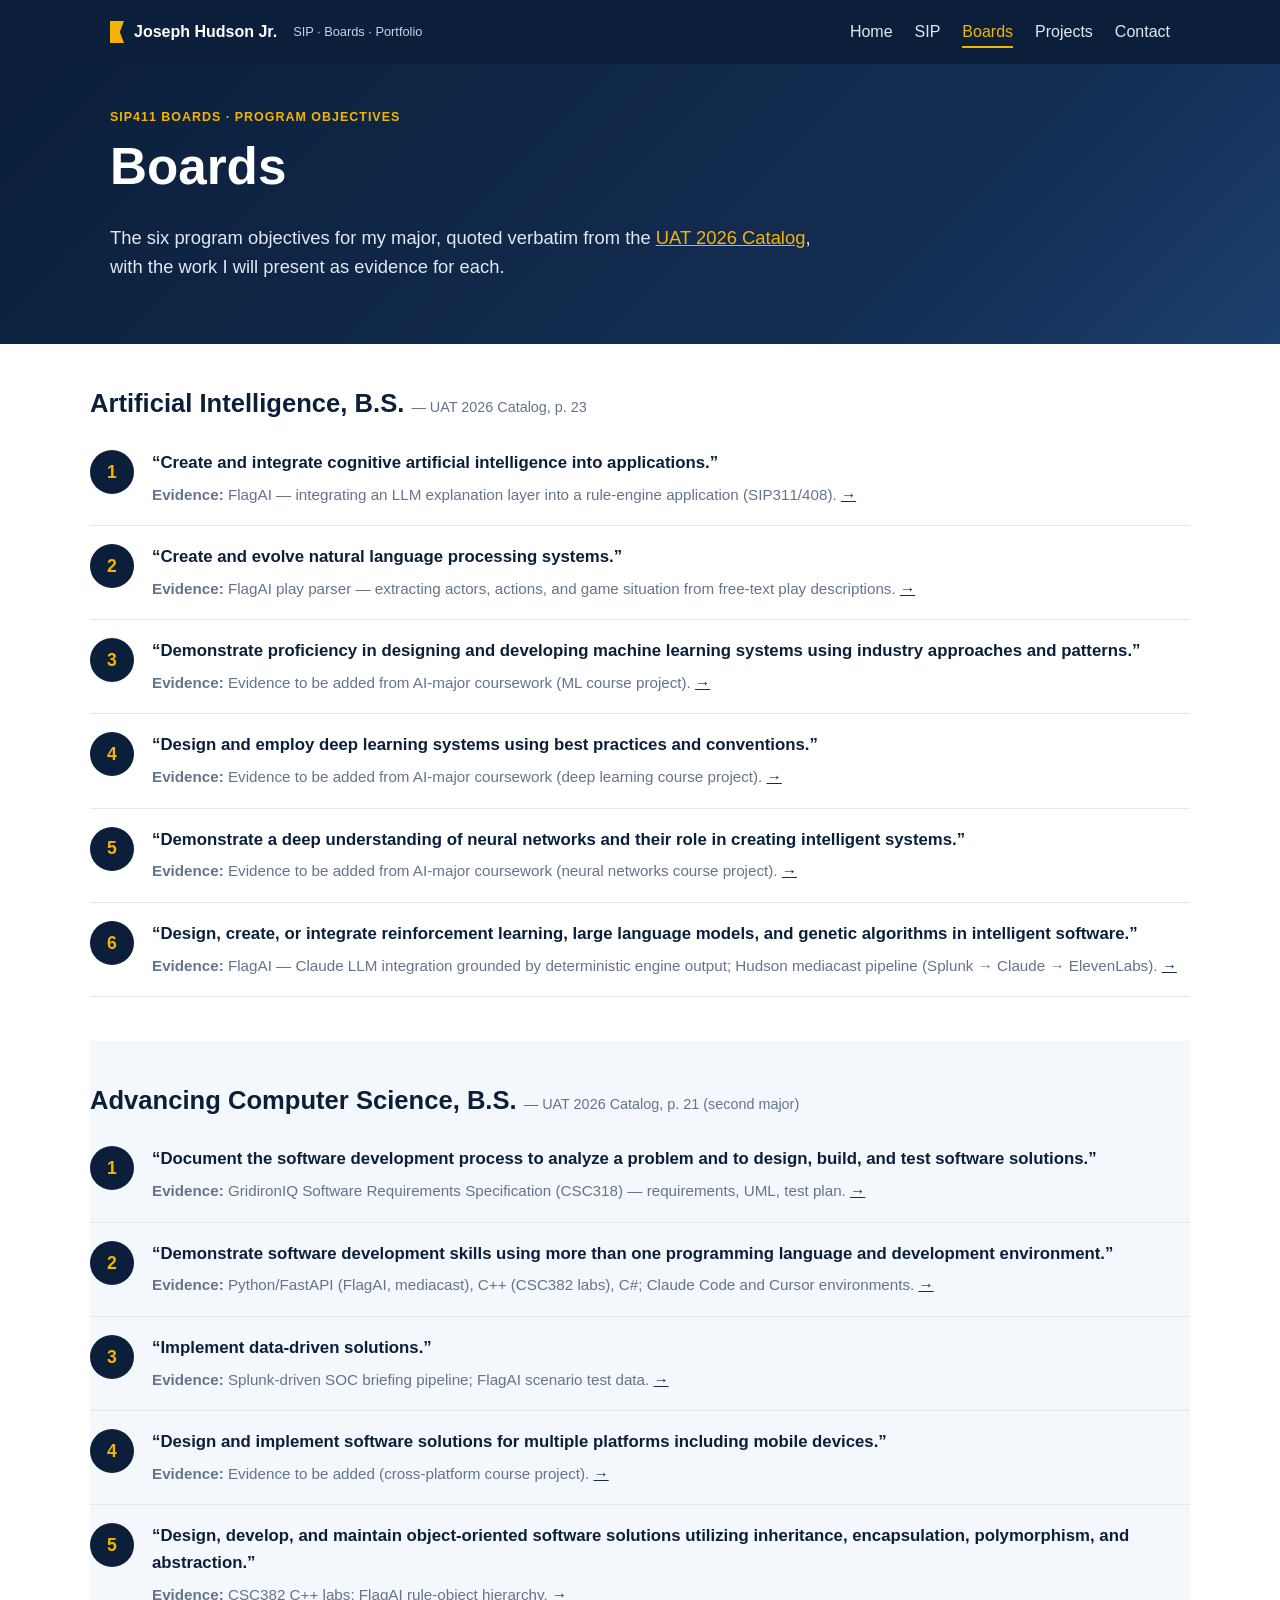
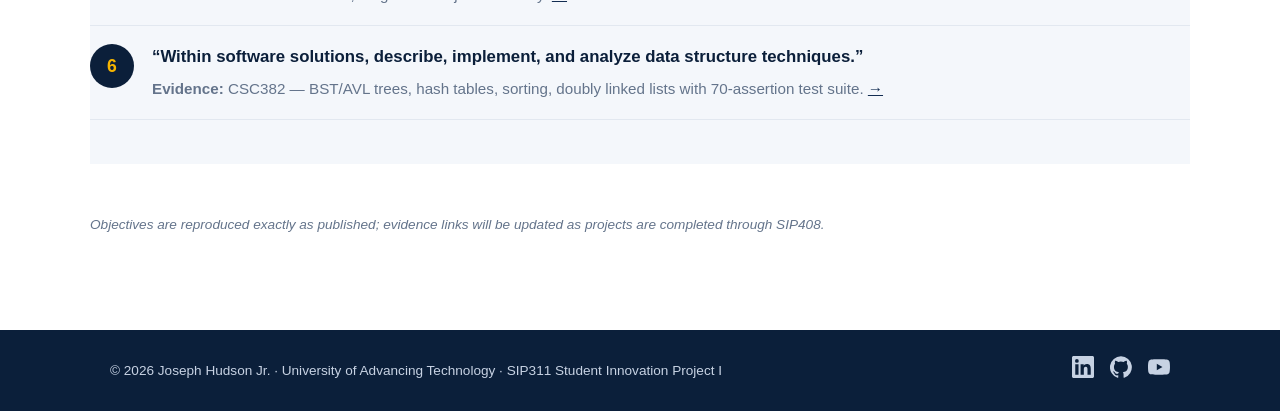
==== boards.html @ d516e61c "Add files via upload" ====
<!DOCTYPE html>
<html lang="en">
<head>
<meta charset="utf-8">
<meta name="viewport" content="width=device-width, initial-scale=1">
<title>Boards · Joseph Hudson Jr.</title>
<meta name="description" content="Six UAT program objectives for the Artificial Intelligence and Advancing Computer Science majors, with evidence for SIP411 Boards.">
<link rel="stylesheet" href="style.css">
<link rel="icon" href="data:image/svg+xml,%3Csvg xmlns='http://www.w3.org/2000/svg' viewBox='0 0 32 32'%3E%3Crect width='32' height='32' rx='6' fill='%23F5B400'/%3E%3Cpath d='M9 6h4v20H9zM13 6h10l-3 5 3 5H13z' fill='%230B1F3A'/%3E%3C/svg%3E">
</head>
<body>
<header class="site-header">
  <div class="wrap">
    <a href="index.html" class="brand"><span class="flag"></span>Joseph Hudson Jr.<span class="brand-sub">SIP · Boards · Portfolio</span></a>
    <button class="menu-btn" aria-label="Menu" onclick="document.body.classList.toggle('nav-open')">☰</button>
    <nav class="nav"><a href="index.html" class="">Home</a><a href="sip.html" class="">SIP</a><a href="boards.html" class="active">Boards</a><a href="projects.html" class="">Projects</a><a href="contact.html" class="">Contact</a></nav>
  </div>
</header>
<main>

<section class="hero compact"><div class="wrap">
  <p class="eyebrow">SIP411 Boards · Program objectives</p>
  <h1>Boards</h1>
  <p class="lead">The six program objectives for my major, quoted verbatim from the <a href="https://www.uat.edu/media/Catalog_2026_V5_Sept_2026.pdf" target="_blank" rel="noopener">UAT 2026 Catalog</a>, with the work I will present as evidence for each.</p>
</div></section>
<section class="wrap section">
  <h2>Artificial Intelligence, B.S. <span class="muted small">— UAT 2026 Catalog, p. 23</span></h2>
  <ol class="objectives"><li class="obj"><div class="obj-num">1</div><div><p class="obj-text">“Create and integrate cognitive artificial intelligence into applications.”</p><p class="obj-ev"><b>Evidence:</b> FlagAI — integrating an LLM explanation layer into a rule-engine application (SIP311/408). <a href="sip.html">→</a></p></div></li><li class="obj"><div class="obj-num">2</div><div><p class="obj-text">“Create and evolve natural language processing systems.”</p><p class="obj-ev"><b>Evidence:</b> FlagAI play parser — extracting actors, actions, and game situation from free-text play descriptions. <a href="sip.html#architecture">→</a></p></div></li><li class="obj"><div class="obj-num">3</div><div><p class="obj-text">“Demonstrate proficiency in designing and developing machine learning systems using industry approaches and patterns.”</p><p class="obj-ev"><b>Evidence:</b> Evidence to be added from AI-major coursework (ML course project). <a href="projects.html">→</a></p></div></li><li class="obj"><div class="obj-num">4</div><div><p class="obj-text">“Design and employ deep learning systems using best practices and conventions.”</p><p class="obj-ev"><b>Evidence:</b> Evidence to be added from AI-major coursework (deep learning course project). <a href="projects.html">→</a></p></div></li><li class="obj"><div class="obj-num">5</div><div><p class="obj-text">“Demonstrate a deep understanding of neural networks and their role in creating intelligent systems.”</p><p class="obj-ev"><b>Evidence:</b> Evidence to be added from AI-major coursework (neural networks course project). <a href="projects.html">→</a></p></div></li><li class="obj"><div class="obj-num">6</div><div><p class="obj-text">“Design, create, or integrate reinforcement learning, large language models, and genetic algorithms in intelligent software.”</p><p class="obj-ev"><b>Evidence:</b> FlagAI — Claude LLM integration grounded by deterministic engine output; Hudson mediacast pipeline (Splunk → Claude → ElevenLabs). <a href="sip.html#architecture">→</a></p></div></li></ol>
</section>
<section class="wrap section alt">
  <h2>Advancing Computer Science, B.S. <span class="muted small">— UAT 2026 Catalog, p. 21 (second major)</span></h2>
  <ol class="objectives"><li class="obj"><div class="obj-num">1</div><div><p class="obj-text">“Document the software development process to analyze a problem and to design, build, and test software solutions.”</p><p class="obj-ev"><b>Evidence:</b> GridironIQ Software Requirements Specification (CSC318) — requirements, UML, test plan. <a href="projects.html#srs">→</a></p></div></li><li class="obj"><div class="obj-num">2</div><div><p class="obj-text">“Demonstrate software development skills using more than one programming language and development environment.”</p><p class="obj-ev"><b>Evidence:</b> Python/FastAPI (FlagAI, mediacast), C++ (CSC382 labs), C#; Claude Code and Cursor environments. <a href="projects.html">→</a></p></div></li><li class="obj"><div class="obj-num">3</div><div><p class="obj-text">“Implement data-driven solutions.”</p><p class="obj-ev"><b>Evidence:</b> Splunk-driven SOC briefing pipeline; FlagAI scenario test data. <a href="projects.html#mediacast">→</a></p></div></li><li class="obj"><div class="obj-num">4</div><div><p class="obj-text">“Design and implement software solutions for multiple platforms including mobile devices.”</p><p class="obj-ev"><b>Evidence:</b> Evidence to be added (cross-platform course project). <a href="projects.html">→</a></p></div></li><li class="obj"><div class="obj-num">5</div><div><p class="obj-text">“Design, develop, and maintain object-oriented software solutions utilizing inheritance, encapsulation, polymorphism, and abstraction.”</p><p class="obj-ev"><b>Evidence:</b> CSC382 C++ labs; FlagAI rule-object hierarchy. <a href="projects.html#csc382">→</a></p></div></li><li class="obj"><div class="obj-num">6</div><div><p class="obj-text">“Within software solutions, describe, implement, and analyze data structure techniques.”</p><p class="obj-ev"><b>Evidence:</b> CSC382 — BST/AVL trees, hash tables, sorting, doubly linked lists with 70-assertion test suite. <a href="projects.html#csc382">→</a></p></div></li></ol>
</section>
<section class="wrap section">
  <p class="caption">Objectives are reproduced exactly as published; evidence links will be updated as projects are completed through SIP408.</p>
</section>

</main>
<footer class="site-footer">
  <div class="wrap">
    <div>© 2026 Joseph Hudson Jr. · University of Advancing Technology · SIP311 Student Innovation Project I</div>
    <div class="social">
      <a href="https://www.linkedin.com/in/joseph-hudson-7b067147/" aria-label="LinkedIn" title="LinkedIn"><svg viewBox="0 0 24 24"><path d="M20.45 20.45h-3.55v-5.57c0-1.33-.03-3.04-1.85-3.04-1.85 0-2.14 1.45-2.14 2.94v5.67H9.36V9h3.41v1.56h.05c.47-.9 1.63-1.85 3.36-1.85 3.6 0 4.27 2.37 4.27 5.45v6.29zM5.34 7.43a2.06 2.06 0 1 1 0-4.12 2.06 2.06 0 0 1 0 4.12zM7.12 20.45H3.56V9h3.56v11.45zM22.22 0H1.77C.79 0 0 .77 0 1.72v20.56C0 23.23.79 24 1.77 24h20.45c.98 0 1.78-.77 1.78-1.72V1.72C24 .77 23.2 0 22.22 0z"/></svg></a>
      <a href="https://github.com/TheBlackPanther616" aria-label="GitHub" title="GitHub"><svg viewBox="0 0 24 24"><path d="M12 .3a12 12 0 0 0-3.8 23.4c.6.1.8-.3.8-.6v-2c-3.3.7-4-1.6-4-1.6-.6-1.4-1.4-1.8-1.4-1.8-1.1-.7.1-.7.1-.7 1.2.1 1.8 1.2 1.8 1.2 1.1 1.8 2.8 1.3 3.5 1 .1-.8.4-1.3.8-1.6-2.7-.3-5.5-1.3-5.5-5.9 0-1.3.5-2.4 1.2-3.2-.1-.3-.5-1.5.1-3.2 0 0 1-.3 3.3 1.2a11.5 11.5 0 0 1 6 0c2.3-1.5 3.3-1.2 3.3-1.2.7 1.7.3 2.9.1 3.2.8.8 1.2 1.9 1.2 3.2 0 4.6-2.8 5.6-5.5 5.9.4.4.8 1.1.8 2.2v3.3c0 .3.2.7.8.6A12 12 0 0 0 12 .3"/></svg></a>
      <a href="https://www.youtube.com/@josephhudson1125" aria-label="YouTube" title="YouTube"><svg viewBox="0 0 24 24"><path d="M23.5 6.2a3 3 0 0 0-2.1-2.1C19.5 3.6 12 3.6 12 3.6s-7.5 0-9.4.5A3 3 0 0 0 .5 6.2C0 8.1 0 12 0 12s0 3.9.5 5.8a3 3 0 0 0 2.1 2.1c1.9.5 9.4.5 9.4.5s7.5 0 9.4-.5a3 3 0 0 0 2.1-2.1c.5-1.9.5-5.8.5-5.8s0-3.9-.5-5.8zM9.6 15.6V8.4l6.2 3.6-6.2 3.6z"/></svg></a>
    </div>
  </div>
</footer>
</body>
</html>
---- style.css ----
:root{--navy:#0B1F3A;--navy2:#132D52;--gold:#F5B400;--ink:#1E293B;--muted:#64748B;--bg:#FFFFFF;--bg2:#F4F7FB;--line:#E2E8F0;--r:12px}
*{box-sizing:border-box}html{scroll-behavior:smooth}
body{margin:0;font-family:Inter,"Segoe UI",Roboto,Arial,sans-serif;color:var(--ink);background:var(--bg);line-height:1.6}
a{color:var(--navy2)}h1,h2,h3,h4{color:var(--navy);line-height:1.2;margin:0 0 .5em}
h1{font-size:clamp(2rem,5vw,3.2rem)}h2{font-size:1.6rem;margin-top:0}h3{font-size:1.15rem}
.wrap{max-width:1100px;margin:0 auto;padding:0 20px}
.site-header{background:var(--navy);color:#fff;position:sticky;top:0;z-index:10}
.site-header .wrap{display:flex;align-items:center;justify-content:space-between;height:64px}
.brand{color:#fff;text-decoration:none;font-weight:700;display:flex;align-items:center;gap:10px}
.brand-sub{font-weight:400;color:#C7D2E3;font-size:.8rem;margin-left:6px}
.flag{width:14px;height:22px;background:var(--gold);clip-path:polygon(0 0,100% 0,70% 50%,100% 100%,0 100%);display:inline-block}
.nav a{color:#E2E8F0;text-decoration:none;margin-left:22px;font-weight:500;padding:6px 0;border-bottom:2px solid transparent}
.nav a.active,.nav a:hover{color:var(--gold);border-color:var(--gold)}
.menu-btn{display:none;background:none;border:0;color:#fff;font-size:1.6rem}
.hero{background:linear-gradient(135deg,var(--navy) 0%,var(--navy2) 70%,#1B3F6E 100%);color:#fff;padding:64px 0}
.hero.compact{padding:44px 0}
.hero h1,.hero h2{color:#fff}.hero .muted{color:#C7D2E3;font-weight:400}.hero a{color:var(--gold)}
.eyebrow{text-transform:uppercase;letter-spacing:.08em;font-size:.78rem;font-weight:600;color:var(--gold);margin:0 0 8px}
main .section .eyebrow{color:var(--muted)}
.lead{font-size:1.15rem;max-width:720px;color:#E2E8F0}
.section .lead{color:var(--ink)}
.hero-grid{display:grid;grid-template-columns:1.4fr 1fr;gap:40px;align-items:center}
.headshot-card{background:rgba(255,255,255,.07);border:1px solid rgba(255,255,255,.15);border-radius:var(--r);padding:18px}
.headshot{width:100%;aspect-ratio:1;border-radius:50%;margin:0 auto 14px;max-width:220px;display:block}
.facts{list-style:none;padding:0;margin:0;font-size:.9rem}.facts li{padding:6px 0;border-top:1px solid rgba(255,255,255,.12)}.facts b{color:var(--gold);display:inline-block;width:80px}
.cta-row{display:flex;gap:12px;flex-wrap:wrap;margin-top:18px}
.btn{display:inline-block;background:var(--gold);color:var(--navy);font-weight:700;padding:11px 20px;border-radius:8px;text-decoration:none;border:2px solid var(--gold);cursor:pointer;font-size:1rem}
.btn.ghost{background:transparent;color:inherit;border-color:currentColor}.section .btn.ghost{color:var(--navy)}
.btn.small{padding:7px 14px;font-size:.9rem}
.section{padding:44px 0}.section.alt{background:var(--bg2)}
.two-col{display:grid;grid-template-columns:1fr 1fr;gap:36px}.three-col{display:grid;grid-template-columns:repeat(3,1fr);gap:18px;margin-top:22px}
.cards{display:grid;grid-template-columns:repeat(auto-fit,minmax(230px,1fr));gap:18px}
.card{display:block;text-decoration:none;color:inherit;border:1px solid var(--line);border-radius:var(--r);padding:20px;background:#fff;transition:.15s;box-shadow:0 1px 2px rgba(0,0,0,.04)}
.card:hover{border-color:var(--gold);transform:translateY(-2px);box-shadow:0 6px 18px rgba(11,31,58,.12)}.card p{margin:0;color:var(--muted);font-size:.95rem}
.pill-card{background:var(--bg2);border-left:4px solid var(--gold);border-radius:8px;padding:16px}.pill-card h4{margin-bottom:4px}.pill-card p{margin:0;font-size:.95rem}
.claim{margin:0;padding:24px 28px;background:var(--navy);color:#fff;border-radius:var(--r);font-size:1.15rem;border-left:8px solid var(--gold)}.claim strong{color:var(--gold)}
.subnav{display:flex;flex-wrap:wrap;gap:6px 18px;margin-top:14px;font-size:.9rem}.subnav a{color:#C7D2E3;text-decoration:none;border-bottom:1px dotted #C7D2E3}.subnav a:hover{color:var(--gold)}
.diagram{width:100%;height:auto;background:#fff;border:1px solid var(--line);border-radius:var(--r);padding:8px}
.caption{font-size:.85rem;color:var(--muted);font-style:italic;margin:6px 0 20px}
.status{width:100%;border-collapse:collapse;font-size:.95rem}.status th,.status td{text-align:left;padding:8px 10px;border-bottom:1px solid var(--line)}.status th{background:var(--bg2);color:var(--navy)}
.tag{display:inline-block;padding:2px 10px;border-radius:999px;font-size:.78rem;font-weight:700}.tag.done{background:#DCFCE7;color:#166534}.tag.wip{background:#FEF3C7;color:#92400E}.tag.todo{background:#E2E8F0;color:#334155}
.demo{background:#0B1F3A;color:#E2E8F0;padding:18px;border-radius:var(--r);font-size:.85rem;overflow:auto;line-height:1.5}.demo b{color:var(--gold)}
.gallery{display:grid;grid-template-columns:repeat(auto-fit,minmax(220px,1fr));gap:18px;margin-bottom:22px}.gallery figure{margin:0}.gallery figcaption{font-size:.85rem;color:var(--muted);margin-top:6px}
.placeholder{background:repeating-linear-gradient(45deg,#EEF2F7,#EEF2F7 10px,#E3E9F2 10px,#E3E9F2 20px);border:2px dashed #94A3B8;border-radius:var(--r);display:flex;align-items:center;justify-content:center;text-align:center;color:#475569;font-size:.9rem;padding:12px}
.placeholder small{color:#64748B;font-size:.75rem}.placeholder code{font-size:.75rem}
.placeholder.tall{aspect-ratio:4/3}.placeholder.wide{aspect-ratio:16/10}
.chips{display:flex;flex-wrap:wrap;gap:8px}.chips span{background:var(--bg2);border:1px solid var(--line);border-radius:999px;padding:5px 12px;font-size:.85rem}
.brief-box{background:#FFF7DF;border:2px dashed var(--gold);border-radius:var(--r);padding:22px}
.pdf{width:100%;height:520px;border:1px solid var(--line);border-radius:8px;background:#fff;margin-top:12px}
.timeline{padding-left:0;list-style:none;border-left:3px solid var(--gold);margin-left:8px}.timeline li{padding:6px 0 10px 18px;position:relative}.timeline li::before{content:"";position:absolute;left:-9px;top:14px;width:12px;height:12px;border-radius:50%;background:var(--navy);border:2px solid var(--gold)}.timeline b{display:block;color:var(--navy)}
.objectives{list-style:none;padding:0;margin:0}.obj{display:flex;gap:18px;padding:18px 0;border-bottom:1px solid var(--line)}
.obj-num{flex:0 0 44px;height:44px;border-radius:50%;background:var(--navy);color:var(--gold);font-weight:800;display:flex;align-items:center;justify-content:center;font-size:1.1rem}
.obj-text{margin:0 0 6px;font-weight:600;color:var(--navy);font-size:1.05rem}.obj-ev{margin:0;color:var(--muted);font-size:.95rem}
.muted{color:var(--muted)}.small{font-size:.9rem;font-weight:400}
.project{display:grid;grid-template-columns:1fr 1.3fr;gap:32px;align-items:start}
.meta{list-style:none;padding:0;margin:12px 0;font-size:.9rem;display:flex;gap:24px;flex-wrap:wrap}.meta b{color:var(--navy)}
.contact-list{list-style:none;padding:0}.contact-list li{padding:8px 0;border-bottom:1px solid var(--line)}.contact-list b{display:inline-block;width:120px;color:var(--navy)}
.form label{display:block;font-weight:600;color:var(--navy);margin-bottom:12px;font-size:.9rem}
.form input,.form textarea,.form select{display:block;width:100%;margin-top:4px;padding:10px;border:1px solid #CBD5E1;border-radius:8px;font:inherit}
.site-footer{background:var(--navy);color:#C7D2E3;padding:26px 0;font-size:.85rem;margin-top:30px}.site-footer .wrap{display:flex;justify-content:space-between;align-items:center;gap:16px;flex-wrap:wrap}
.social a{display:inline-block;margin-left:12px}.social svg{width:22px;height:22px;fill:#C7D2E3}.social a:hover svg{fill:var(--gold)}
@media(max-width:820px){.hero-grid,.two-col,.three-col,.project{grid-template-columns:1fr}.menu-btn{display:block}.nav{display:none;position:absolute;top:64px;left:0;right:0;background:var(--navy);padding:10px 20px 16px}.nav a{display:block;margin:0;padding:10px 0}body.nav-open .nav{display:block}.claim{font-size:1rem;padding:18px}}

.hero .btn{color:var(--navy)}.hero .btn.ghost{color:#fff;border-color:#fff}.headshot.placeholder{border-radius:50%}.headshot{object-fit:cover;border:3px solid var(--gold)}.media{width:100%;height:auto;border-radius:var(--r);border:1px solid var(--line);display:block;background:#fff}.gallery .media{aspect-ratio:4/3;object-fit:contain}

/* Contact form (Formspree) — messages shown only when the library sets data-fs-active */
[data-fs-success],[data-fs-error]{display:none}
[data-fs-success][data-fs-active],[data-fs-error][data-fs-active]{display:block}
.field-error,.form-error{color:#B00020;font-size:.85rem;margin:-8px 0 12px}
.form-success{background:#DCFCE7;color:#166534;border-radius:8px;padding:12px 14px;margin-bottom:14px;font-weight:600}
.form [aria-invalid="true"]{border-color:#B00020}
.form .btn:disabled{opacity:.6;cursor:wait}
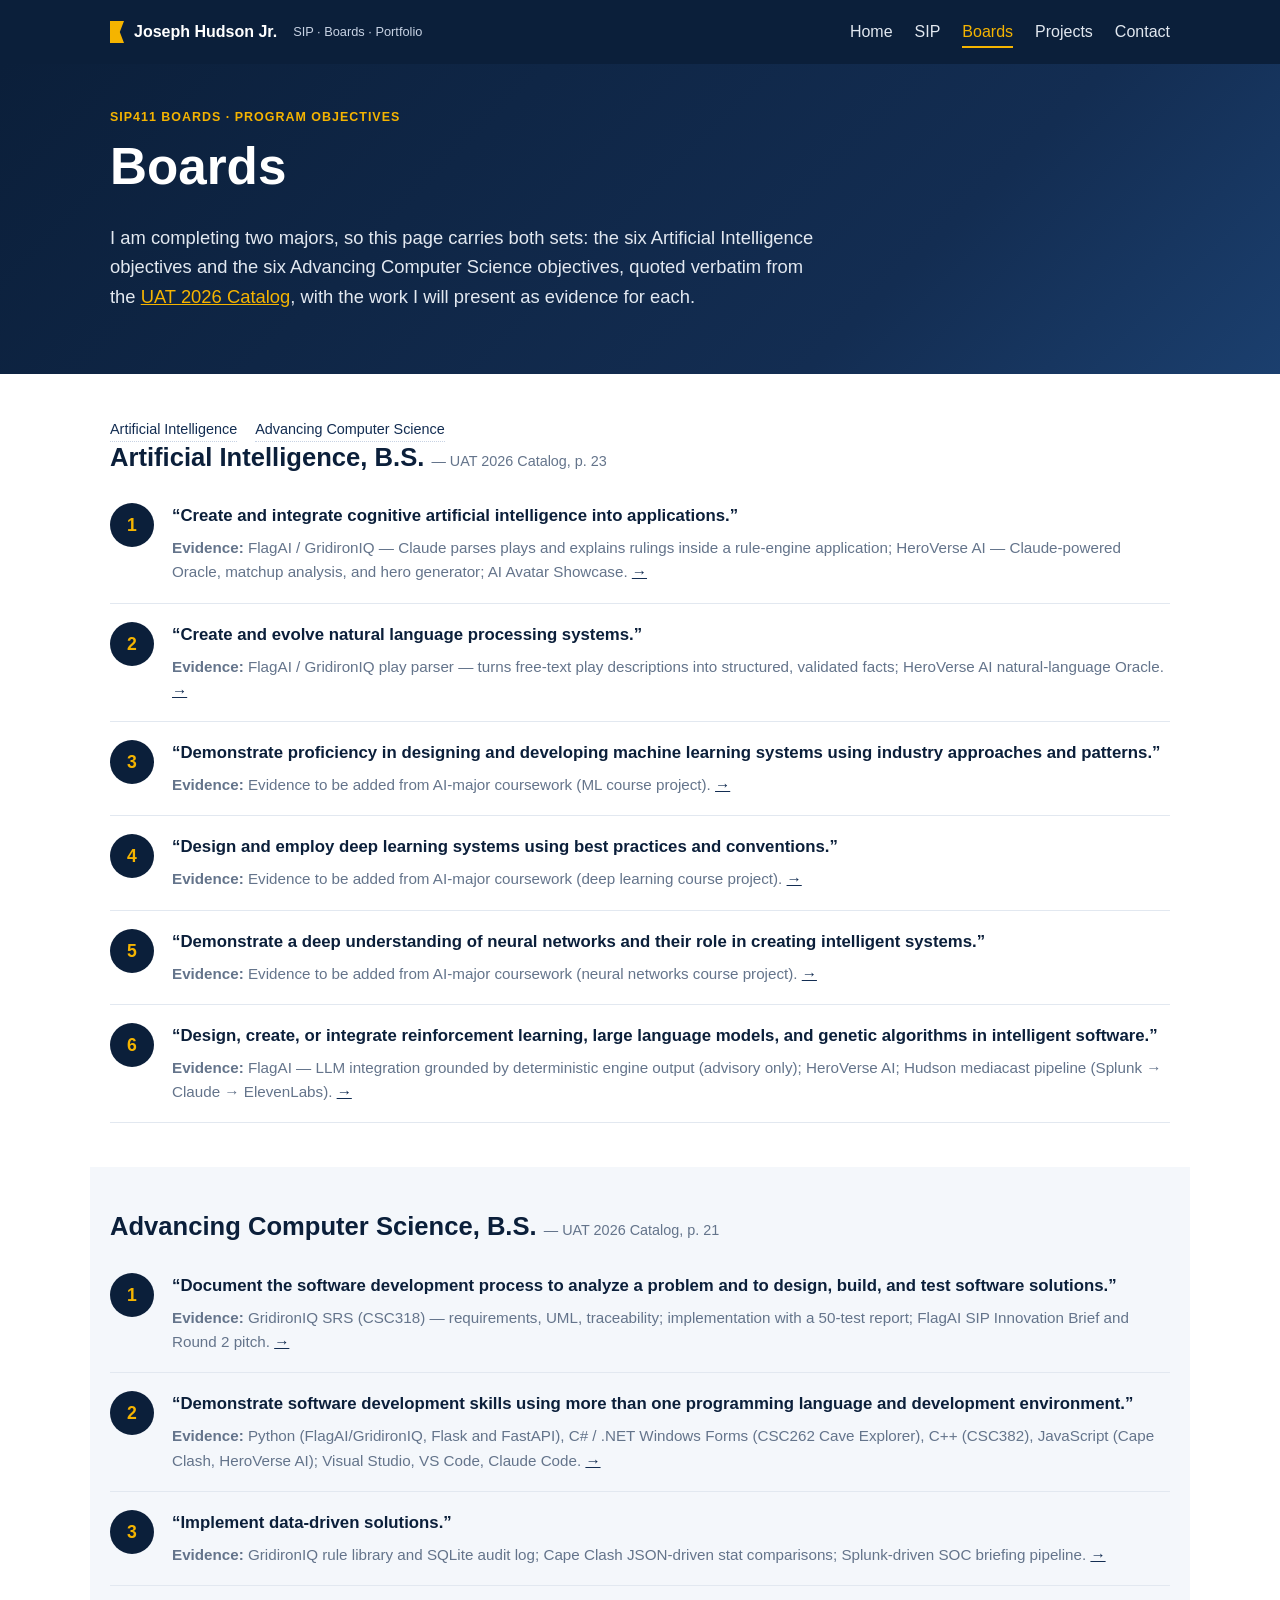
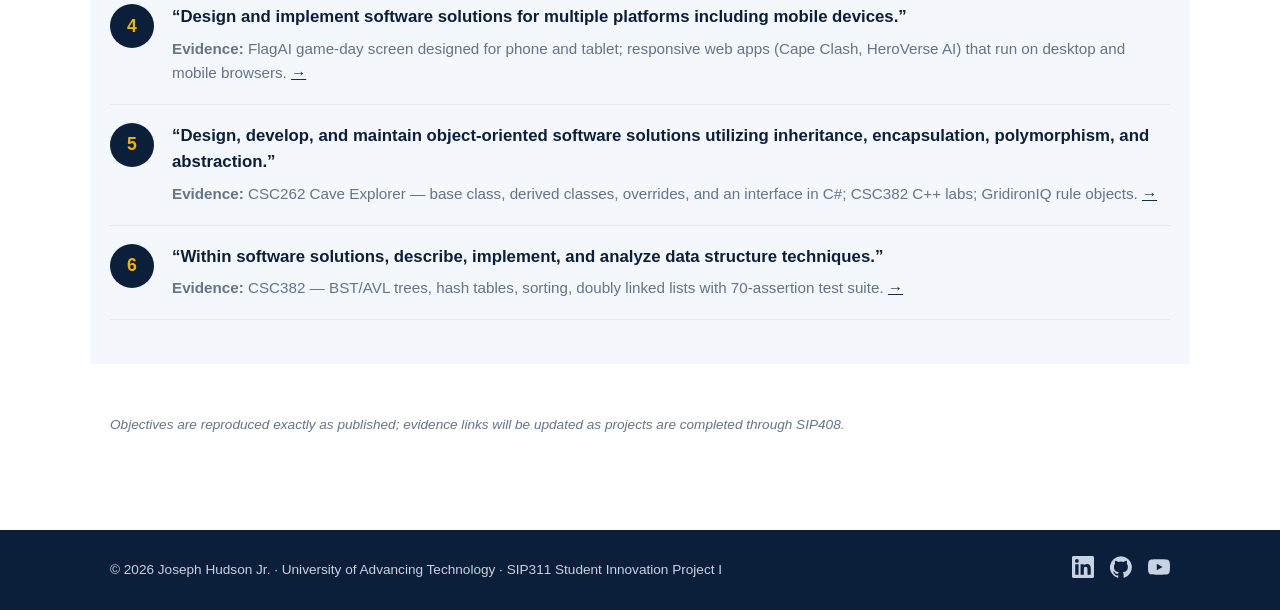
==== commit 3274235c: "Update SIP site for Round 2: gallery, SIP page, brief, projects, boards - Home: project photo galler" ====
--- a/boards.html
+++ b/boards.html
@@ -21,15 +21,16 @@
 <section class="hero compact"><div class="wrap">
   <p class="eyebrow">SIP411 Boards · Program objectives</p>
   <h1>Boards</h1>
-  <p class="lead">The six program objectives for my major, quoted verbatim from the <a href="https://www.uat.edu/media/Catalog_2026_V5_Sept_2026.pdf" target="_blank" rel="noopener">UAT 2026 Catalog</a>, with the work I will present as evidence for each.</p>
+  <p class="lead">I am completing two majors, so this page carries both sets: the six Artificial Intelligence objectives and the six Advancing Computer Science objectives, quoted verbatim from the <a href="https://www.uat.edu/media/Catalog_2026_V5_Sept_2026.pdf" target="_blank" rel="noopener">UAT 2026 Catalog</a>, with the work I will present as evidence for each.</p>
 </div></section>
 <section class="wrap section">
-  <h2>Artificial Intelligence, B.S. <span class="muted small">— UAT 2026 Catalog, p. 23</span></h2>
-  <ol class="objectives"><li class="obj"><div class="obj-num">1</div><div><p class="obj-text">“Create and integrate cognitive artificial intelligence into applications.”</p><p class="obj-ev"><b>Evidence:</b> FlagAI — integrating an LLM explanation layer into a rule-engine application (SIP311/408). <a href="sip.html">→</a></p></div></li><li class="obj"><div class="obj-num">2</div><div><p class="obj-text">“Create and evolve natural language processing systems.”</p><p class="obj-ev"><b>Evidence:</b> FlagAI play parser — extracting actors, actions, and game situation from free-text play descriptions. <a href="sip.html#architecture">→</a></p></div></li><li class="obj"><div class="obj-num">3</div><div><p class="obj-text">“Demonstrate proficiency in designing and developing machine learning systems using industry approaches and patterns.”</p><p class="obj-ev"><b>Evidence:</b> Evidence to be added from AI-major coursework (ML course project). <a href="projects.html">→</a></p></div></li><li class="obj"><div class="obj-num">4</div><div><p class="obj-text">“Design and employ deep learning systems using best practices and conventions.”</p><p class="obj-ev"><b>Evidence:</b> Evidence to be added from AI-major coursework (deep learning course project). <a href="projects.html">→</a></p></div></li><li class="obj"><div class="obj-num">5</div><div><p class="obj-text">“Demonstrate a deep understanding of neural networks and their role in creating intelligent systems.”</p><p class="obj-ev"><b>Evidence:</b> Evidence to be added from AI-major coursework (neural networks course project). <a href="projects.html">→</a></p></div></li><li class="obj"><div class="obj-num">6</div><div><p class="obj-text">“Design, create, or integrate reinforcement learning, large language models, and genetic algorithms in intelligent software.”</p><p class="obj-ev"><b>Evidence:</b> FlagAI — Claude LLM integration grounded by deterministic engine output; Hudson mediacast pipeline (Splunk → Claude → ElevenLabs). <a href="sip.html#architecture">→</a></p></div></li></ol>
+  <nav class="subnav" style="margin-top:0"><a href="#ai" style="color:var(--navy2)">Artificial Intelligence</a><a href="#acs" style="color:var(--navy2)">Advancing Computer Science</a></nav>
+  <h2 id="ai">Artificial Intelligence, B.S. <span class="muted small">— UAT 2026 Catalog, p. 23</span></h2>
+  <ol class="objectives"><li class="obj"><div class="obj-num">1</div><div><p class="obj-text">“Create and integrate cognitive artificial intelligence into applications.”</p><p class="obj-ev"><b>Evidence:</b> FlagAI / GridironIQ — Claude parses plays and explains rulings inside a rule-engine application; HeroVerse AI — Claude-powered Oracle, matchup analysis, and hero generator; AI Avatar Showcase. <a href="projects.html#gridironiq">→</a></p></div></li><li class="obj"><div class="obj-num">2</div><div><p class="obj-text">“Create and evolve natural language processing systems.”</p><p class="obj-ev"><b>Evidence:</b> FlagAI / GridironIQ play parser — turns free-text play descriptions into structured, validated facts; HeroVerse AI natural-language Oracle. <a href="sip.html#prototype">→</a></p></div></li><li class="obj"><div class="obj-num">3</div><div><p class="obj-text">“Demonstrate proficiency in designing and developing machine learning systems using industry approaches and patterns.”</p><p class="obj-ev"><b>Evidence:</b> Evidence to be added from AI-major coursework (ML course project). <a href="projects.html">→</a></p></div></li><li class="obj"><div class="obj-num">4</div><div><p class="obj-text">“Design and employ deep learning systems using best practices and conventions.”</p><p class="obj-ev"><b>Evidence:</b> Evidence to be added from AI-major coursework (deep learning course project). <a href="projects.html">→</a></p></div></li><li class="obj"><div class="obj-num">5</div><div><p class="obj-text">“Demonstrate a deep understanding of neural networks and their role in creating intelligent systems.”</p><p class="obj-ev"><b>Evidence:</b> Evidence to be added from AI-major coursework (neural networks course project). <a href="projects.html">→</a></p></div></li><li class="obj"><div class="obj-num">6</div><div><p class="obj-text">“Design, create, or integrate reinforcement learning, large language models, and genetic algorithms in intelligent software.”</p><p class="obj-ev"><b>Evidence:</b> FlagAI — LLM integration grounded by deterministic engine output (advisory only); HeroVerse AI; Hudson mediacast pipeline (Splunk → Claude → ElevenLabs). <a href="sip.html#architecture">→</a></p></div></li></ol>
 </section>
 <section class="wrap section alt">
-  <h2>Advancing Computer Science, B.S. <span class="muted small">— UAT 2026 Catalog, p. 21 (second major)</span></h2>
-  <ol class="objectives"><li class="obj"><div class="obj-num">1</div><div><p class="obj-text">“Document the software development process to analyze a problem and to design, build, and test software solutions.”</p><p class="obj-ev"><b>Evidence:</b> GridironIQ Software Requirements Specification (CSC318) — requirements, UML, test plan. <a href="projects.html#srs">→</a></p></div></li><li class="obj"><div class="obj-num">2</div><div><p class="obj-text">“Demonstrate software development skills using more than one programming language and development environment.”</p><p class="obj-ev"><b>Evidence:</b> Python/FastAPI (FlagAI, mediacast), C++ (CSC382 labs), C#; Claude Code and Cursor environments. <a href="projects.html">→</a></p></div></li><li class="obj"><div class="obj-num">3</div><div><p class="obj-text">“Implement data-driven solutions.”</p><p class="obj-ev"><b>Evidence:</b> Splunk-driven SOC briefing pipeline; FlagAI scenario test data. <a href="projects.html#mediacast">→</a></p></div></li><li class="obj"><div class="obj-num">4</div><div><p class="obj-text">“Design and implement software solutions for multiple platforms including mobile devices.”</p><p class="obj-ev"><b>Evidence:</b> Evidence to be added (cross-platform course project). <a href="projects.html">→</a></p></div></li><li class="obj"><div class="obj-num">5</div><div><p class="obj-text">“Design, develop, and maintain object-oriented software solutions utilizing inheritance, encapsulation, polymorphism, and abstraction.”</p><p class="obj-ev"><b>Evidence:</b> CSC382 C++ labs; FlagAI rule-object hierarchy. <a href="projects.html#csc382">→</a></p></div></li><li class="obj"><div class="obj-num">6</div><div><p class="obj-text">“Within software solutions, describe, implement, and analyze data structure techniques.”</p><p class="obj-ev"><b>Evidence:</b> CSC382 — BST/AVL trees, hash tables, sorting, doubly linked lists with 70-assertion test suite. <a href="projects.html#csc382">→</a></p></div></li></ol>
+  <h2 id="acs">Advancing Computer Science, B.S. <span class="muted small">— UAT 2026 Catalog, p. 21</span></h2>
+  <ol class="objectives"><li class="obj"><div class="obj-num">1</div><div><p class="obj-text">“Document the software development process to analyze a problem and to design, build, and test software solutions.”</p><p class="obj-ev"><b>Evidence:</b> GridironIQ SRS (CSC318) — requirements, UML, traceability; implementation with a 50-test report; FlagAI SIP Innovation Brief and Round 2 pitch. <a href="projects.html#srs">→</a></p></div></li><li class="obj"><div class="obj-num">2</div><div><p class="obj-text">“Demonstrate software development skills using more than one programming language and development environment.”</p><p class="obj-ev"><b>Evidence:</b> Python (FlagAI/GridironIQ, Flask and FastAPI), C# / .NET Windows Forms (CSC262 Cave Explorer), C++ (CSC382), JavaScript (Cape Clash, HeroVerse AI); Visual Studio, VS Code, Claude Code. <a href="projects.html">→</a></p></div></li><li class="obj"><div class="obj-num">3</div><div><p class="obj-text">“Implement data-driven solutions.”</p><p class="obj-ev"><b>Evidence:</b> GridironIQ rule library and SQLite audit log; Cape Clash JSON-driven stat comparisons; Splunk-driven SOC briefing pipeline. <a href="projects.html#gridironiq">→</a></p></div></li><li class="obj"><div class="obj-num">4</div><div><p class="obj-text">“Design and implement software solutions for multiple platforms including mobile devices.”</p><p class="obj-ev"><b>Evidence:</b> FlagAI game-day screen designed for phone and tablet; responsive web apps (Cape Clash, HeroVerse AI) that run on desktop and mobile browsers. <a href="projects.html#capeclash">→</a></p></div></li><li class="obj"><div class="obj-num">5</div><div><p class="obj-text">“Design, develop, and maintain object-oriented software solutions utilizing inheritance, encapsulation, polymorphism, and abstraction.”</p><p class="obj-ev"><b>Evidence:</b> CSC262 Cave Explorer — base class, derived classes, overrides, and an interface in C#; CSC382 C++ labs; GridironIQ rule objects. <a href="projects.html#csc262">→</a></p></div></li><li class="obj"><div class="obj-num">6</div><div><p class="obj-text">“Within software solutions, describe, implement, and analyze data structure techniques.”</p><p class="obj-ev"><b>Evidence:</b> CSC382 — BST/AVL trees, hash tables, sorting, doubly linked lists with 70-assertion test suite. <a href="projects.html#csc382">→</a></p></div></li></ol>
 </section>
 <section class="wrap section">
   <p class="caption">Objectives are reproduced exactly as published; evidence links will be updated as projects are completed through SIP408.</p>
--- a/style.css
+++ b/style.css
@@ -71,3 +71,24 @@
 .form-success{background:#DCFCE7;color:#166534;border-radius:8px;padding:12px 14px;margin-bottom:14px;font-weight:600}
 .form [aria-invalid="true"]{border-color:#B00020}
 .form .btn:disabled{opacity:.6;cursor:wait}
+
+/* v2 additions */
+.badges{display:flex;flex-wrap:wrap;gap:8px;margin-top:16px}
+.badge{display:inline-block;font-size:.8rem;font-weight:600;padding:5px 12px;border-radius:999px;border:1px solid rgba(255,255,255,.35);color:#E2E8F0}
+.badge.ok{background:rgba(245,180,0,.15);border-color:var(--gold);color:var(--gold)}
+.feature-cards .card{cursor:default}.feature-cards .card:hover{transform:none}
+.feature-cards .card h3{margin-top:2px}
+.fig{margin:0}.fig figcaption{font-size:.85rem;color:var(--muted);font-style:italic;margin-top:6px}
+.section.alt .timeline{margin-top:0}
+.status td{vertical-align:top}
+.refs li{margin-bottom:10px;padding-left:4px}
+.photo-gallery{display:grid;grid-template-columns:repeat(4,1fr);gap:14px;margin-top:18px}
+.tile{position:relative;display:block;border-radius:var(--r);overflow:hidden;aspect-ratio:4/3;background:var(--navy);border:1px solid var(--line)}
+.tile-wide{grid-column:span 2;grid-row:span 2;aspect-ratio:auto}
+.tile img{width:100%;height:100%;object-fit:cover;object-position:top left;display:block;transition:transform .25s}
+.tile:hover img{transform:scale(1.04)}
+.tile span{position:absolute;left:0;right:0;bottom:0;padding:22px 12px 10px;background:linear-gradient(transparent,rgba(11,31,58,.92));color:#E2E8F0;font-size:.82rem}
+.tile span b{display:block;color:#fff;font-size:.95rem}
+@media(max-width:820px){.photo-gallery{grid-template-columns:repeat(2,1fr)}.tile-wide{grid-column:span 2;grid-row:auto;aspect-ratio:16/9}.status{font-size:.85rem}.status th,.status td{padding:6px}}
+.wrap.section{padding-left:20px;padding-right:20px}
+@media(max-width:820px){.brand-sub{display:none}}
